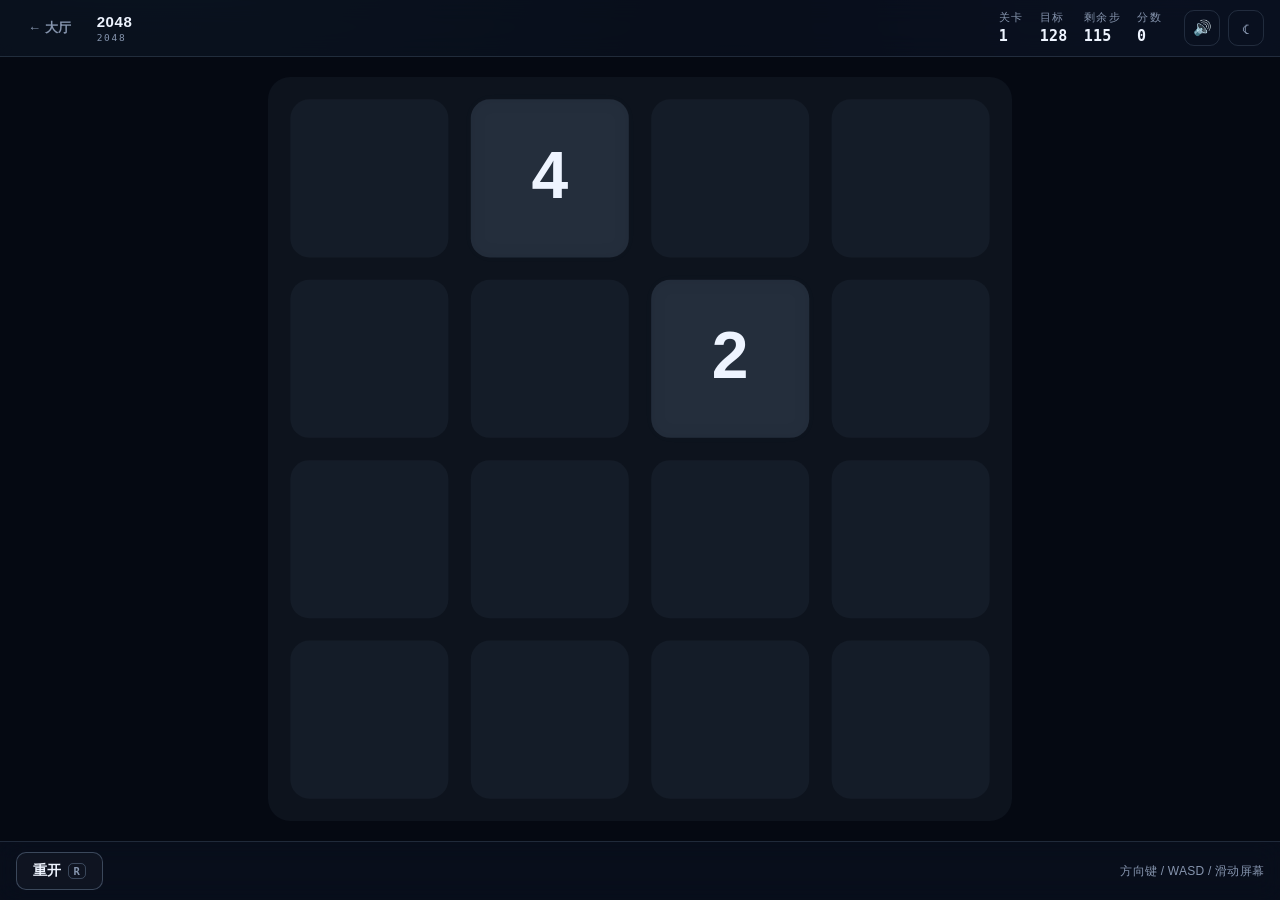
==== games/2048/index.html @ 73734e02 "feat: classic arcade - 10 zero-dependency level-based games with portal and GitLab Pages CI" ====
<!DOCTYPE html>
<html lang="zh-CN" data-theme="dark">
<head>
<meta charset="utf-8">
<meta name="viewport" content="width=device-width, initial-scale=1, viewport-fit=cover">
<title>2048 · 经典小游戏</title>
<link rel="stylesheet" href="../../assets/css/theme.css">
<link rel="icon" href="data:image/svg+xml,%3Csvg xmlns='http://www.w3.org/2000/svg' viewBox='0 0 32 32'%3E%3Crect width='32' height='32' rx='8' fill='%23050912'/%3E%3Cpath d='M16 6l10 20H6z' fill='none' stroke='%235df2d0' stroke-width='2.5'/%3E%3C/svg%3E">
</head>
<body class="game-page">

<header class="topbar">
  <a class="back" href="../../index.html">← 大厅</a>
  <div class="game-title">2048<small>2048</small></div>
  <div class="hud">
    <span class="stat">关卡<b id="hudLevel">1</b></span>
    <span class="stat">目标<b id="hudTarget">128</b></span>
    <span class="stat">剩余步<b id="hudMoves">110</b></span>
    <span class="stat">分数<b id="hudScore">0</b></span>
  </div>
  <div class="actions">
    <button class="icon-btn" id="btnSound" title="音效">🔊</button>
    <button class="icon-btn" id="btnTheme" title="主题">☾</button>
  </div>
</header>

<main class="stage-wrap" id="stage">
  <canvas id="c"></canvas>
  <div id="overlay"></div>
</main>

<footer class="toolbar">
  <button class="btn" id="btnRestart">重开 <kbd>R</kbd></button>
  <span class="spacer"></span>
  <span class="note">方向键 / WASD / 滑动屏幕</span>
</footer>

<script src="../../assets/js/core.js"></script>
<script>
(function () {
  'use strict';

  const canvas = document.getElementById('c');
  const $ = (id) => document.getElementById(id);
  const hud = { level: $('hudLevel'), target: $('hudTarget'), moves: $('hudMoves'), score: $('hudScore') };

  CG.theme.bind($('btnTheme'));
  CG.soundButton($('btnSound'));

  const N = 4;
  let W = 0, H = 0, ctx = null;
  let busy = false;

  const g = {
    level: 1,
    target: 128,
    maxMoves: 110,
    moves: 0,
    score: 0,
    board: [],
    won: false,
    over: false,
    pop: new Map()
  };

  const prog = CG.progress('2048');
  g.level = Math.max(1, prog.level);

  function levelConf(n) {
    return {
      target: Math.min(65536, Math.pow(2, 6 + n)),
      maxMoves: 90 + n * 25
    };
  }

  function syncHud() {
    hud.level.textContent = g.level;
    hud.target.textContent = g.target;
    hud.moves.textContent = Math.max(0, g.maxMoves - g.moves);
    hud.score.textContent = g.score;
  }

  function emptyCells() {
    const out = [];
    for (let i = 0; i < N * N; i++) if (!g.board[i]) out.push(i);
    return out;
  }

  function spawn() {
    const free = emptyCells();
    if (!free.length) return;
    const i = free[Math.floor(Math.random() * free.length)];
    g.board[i] = Math.random() < 0.9 ? 2 : 4;
    g.pop.set(i, 0);
  }

  function buildLevel(n) {
    const c = levelConf(n);
    g.level = n;
    g.target = c.target;
    g.maxMoves = c.maxMoves;
    g.moves = 0;
    g.score = 0;
    g.won = false;
    g.over = false;
    g.board = new Array(N * N).fill(0);
    g.pop.clear();
    spawn();
    spawn();
    syncHud();
  }

  function slide(dir) {
    let moved = false, gained = 0;
    const merged = new Set();

    for (let i = 0; i < N; i++) {
      const line = [];
      for (let j = 0; j < N; j++) {
        let x, y;
        if (dir === 'left') { x = j; y = i; }
        else if (dir === 'right') { x = N - 1 - j; y = i; }
        else if (dir === 'up') { x = i; y = j; }
        else { x = i; y = N - 1 - j; }
        line.push({ x, y, v: g.board[y * N + x] });
      }

      const vals = line.map((c) => c.v).filter((v) => v);
      const out = [];
      for (let k = 0; k < vals.length; k++) {
        if (k + 1 < vals.length && vals[k] === vals[k + 1]) {
          out.push(vals[k] * 2);
          gained += vals[k] * 2;
          k++;
        } else {
          out.push(vals[k]);
        }
      }
      while (out.length < N) out.push(0);

      line.forEach((c, k) => {
        const idx = c.y * N + c.x;
        if (g.board[idx] !== out[k]) moved = true;
        if (g.board[idx] !== out[k] && out[k]) merged.add(idx);
        g.board[idx] = out[k];
      });
    }

    return { moved, gained, merged };
  }

  function hasMoves() {
    if (emptyCells().length) return true;
    for (let y = 0; y < N; y++) {
      for (let x = 0; x < N; x++) {
        const v = g.board[y * N + x];
        if (x + 1 < N && g.board[y * N + x + 1] === v) return true;
        if (y + 1 < N && g.board[(y + 1) * N + x] === v) return true;
      }
    }
    return false;
  }

  function move(dir) {
    if (busy || g.over || g.won) return;
    const res = slide(dir);
    if (!res.moved) return;

    g.moves += 1;
    g.score += res.gained;
    res.merged.forEach((i) => g.pop.set(i, 0));
    spawn();
    CG.sfx.move();
    if (res.gained) CG.sfx.ok();

    syncHud();
    checkState();
  }

  function checkState() {
    if (g.board.some((v) => v >= g.target)) { winLevel(); return; }
    if (g.moves >= g.maxMoves) { loseLevel('步数用尽'); return; }
    if (!hasMoves()) { loseLevel('没有可走的步了'); return; }
  }

  async function winLevel() {
    if (busy) return;
    busy = true;
    g.won = true;
    CG.sfx.win();
    const n = g.level;
    prog.reach(n + 1);
    prog.win(g.score);
    const r = await CG.ui.modal({
      title: '第 ' + n + ' 关 · 达成 ' + g.target,
      text: '用了 <b>' + g.moves + '</b> 步，得分 <b>' + g.score + '</b><br>下一关目标翻倍：' + Math.min(65536, g.target * 2),
      actions: [
        { label: '下一关', value: 'next', primary: true },
        { label: '重玩本关', value: 'again' }
      ]
    });
    busy = false;
    if (r === 'next') buildLevel(n + 1);
    else buildLevel(n);
  }

  async function loseLevel(reason) {
    if (busy) return;
    busy = true;
    g.over = true;
    CG.sfx.lose();
    const r = await CG.ui.modal({
      title: '这一关没过',
      text: reason + '<br>目标 ' + g.target + '，最高方块 ' + Math.max.apply(null, g.board),
      actions: [
        { label: '重试本关', value: 'retry', primary: true },
        { label: '从第 1 关开始', value: 'reset' }
      ]
    });
    busy = false;
    if (r === 'reset') { prog.reset(); buildLevel(1); }
    else buildLevel(g.level);
  }

  /* -------------------------------------------------- 绘制 */

  function tileColors(v) {
    const c = CG.colors();
    if (v <= 4) return { bg: c.light ? 'rgba(45,72,100,0.09)' : 'rgba(164,190,225,0.14)', fg: c.text };
    if (v <= 16) return { bg: c.accent, fg: c.light ? '#f2fffb' : '#04120f' };
    if (v <= 64) return { bg: c.violet, fg: c.light ? '#ffffff' : '#0b0614' };
    if (v <= 512) return { bg: c.hint, fg: '#241a00' };
    return { bg: c.danger, fg: '#2a0009' };
  }

  function roundRect(x, y, w, h, r) {
    ctx.beginPath();
    ctx.moveTo(x + r, y);
    ctx.arcTo(x + w, y, x + w, y + h, r);
    ctx.arcTo(x + w, y + h, x, y + h, r);
    ctx.arcTo(x, y + h, x, y, r);
    ctx.arcTo(x, y, x + w, y, r);
    ctx.closePath();
  }

  function draw() {
    const c = CG.colors();
    ctx.fillStyle = c.bg;
    ctx.fillRect(0, 0, W, H);

    const size = Math.min(W - 40, H - 40);
    const ox = (W - size) / 2;
    const oy = (H - size) / 2;
    const pad = size * 0.03;
    const cell = (size - pad * (N + 1)) / N;

    ctx.fillStyle = c.light ? 'rgba(45,72,100,0.06)' : 'rgba(164,190,225,0.05)';
    const rr = size * 0.03;
    ctx.beginPath();
    ctx.moveTo(ox + rr, oy);
    ctx.arcTo(ox + size, oy, ox + size, oy + size, rr);
    ctx.arcTo(ox + size, oy + size, ox, oy + size, rr);
    ctx.arcTo(ox, oy + size, ox, oy, rr);
    ctx.arcTo(ox, oy, ox + size, oy, rr);
    ctx.closePath();
    ctx.fill();

    for (let i = 0; i < N * N; i++) {
      const x = i % N, y = Math.floor(i / N);
      const px = ox + pad + x * (cell + pad);
      const py = oy + pad + y * (cell + pad);
      const v = g.board[i];

      let scale = 1;
      if (g.pop.has(i)) {
        const t = Math.min(1, g.pop.get(i) + 0.09);
        if (t >= 1) g.pop.delete(i); else g.pop.set(i, t);
        scale = 0.86 + 0.14 * t;
      }

      if (!v) {
        ctx.fillStyle = c.light ? 'rgba(45,72,100,0.05)' : 'rgba(164,190,225,0.05)';
        roundRect(px, py, cell, cell, cell * 0.12);
        ctx.fill();
        continue;
      }

      const col = tileColors(v);
      const s = cell * scale;
      const dx = px + (cell - s) / 2;
      const dy = py + (cell - s) / 2;

      ctx.fillStyle = col.bg;
      ctx.shadowColor = col.bg;
      ctx.shadowBlur = c.light ? 0 : 12;
      roundRect(dx, dy, s, s, s * 0.12);
      ctx.fill();
      ctx.shadowBlur = 0;

      const text = String(v);
      const fs = s * (text.length >= 4 ? 0.28 : text.length === 3 ? 0.34 : 0.42);
      ctx.fillStyle = col.fg;
      ctx.font = '600 ' + Math.round(fs) + 'px ' + getComputedStyle(document.body).fontFamily;
      ctx.textAlign = 'center';
      ctx.textBaseline = 'middle';
      ctx.fillText(text, dx + s / 2, dy + s / 2 + 1);
    }
  }

  CG.loop(() => {
    const fit = CG.util.fit(canvas);
    ctx = fit.ctx;
    if (fit.w !== W || fit.h !== H) {
      const first = W === 0;
      W = fit.w; H = fit.h;
      if (first) buildLevel(g.level);
    }
    draw();
  });

  /* -------------------------------------------------- 输入 */

  document.addEventListener('keydown', (e) => {
    const k = e.key;
    if (k === 'ArrowLeft' || k === 'a' || k === 'A') { move('left'); e.preventDefault(); }
    else if (k === 'ArrowRight' || k === 'd' || k === 'D') { move('right'); e.preventDefault(); }
    else if (k === 'ArrowUp' || k === 'w' || k === 'W') { move('up'); e.preventDefault(); }
    else if (k === 'ArrowDown' || k === 's' || k === 'S') { move('down'); e.preventDefault(); }
    else if (k === 'r' || k === 'R') { if (!busy) buildLevel(g.level); }
  });

  CG.util.swiper(canvas, (dir) => move(dir), 22);

  $('btnRestart').addEventListener('click', () => { if (!busy) buildLevel(g.level); });
})();
</script>
</body>
</html>
---- assets/css/theme.css ----
/* ==========================================================================
   classic-games · 共享主题
   霓虹极简 / 白天纸感双主题，风格与 arrow-maze 保持一致
   ========================================================================== */

:root {
  --bg: #050912;
  --bg-glow-a: rgba(93, 242, 208, 0.10);
  --bg-glow-b: rgba(96, 140, 255, 0.10);
  --panel: rgba(9, 16, 30, 0.78);
  --panel-strong: rgba(11, 19, 34, 0.97);
  --line: rgba(164, 190, 225, 0.16);
  --line-bright: rgba(164, 190, 225, 0.3);
  --text: #eef4ff;
  --text-muted: #8695ae;
  --accent: #5df2d0;
  --accent-soft: rgba(93, 242, 208, 0.13);
  --accent-ink: #04120f;
  --hint: #ffd166;
  --danger: #ff5d78;
  --violet: #a78bfa;
  --shadow: 0 20px 50px rgba(0, 0, 0, 0.45);
  --font-ui: "Segoe UI", "PingFang SC", "Hiragino Sans GB", "Microsoft YaHei", sans-serif;
  --font-mono: "Cascadia Code", "SFMono-Regular", Consolas, "Roboto Mono", monospace;
  --safe-top: env(safe-area-inset-top, 0px);
  --safe-bottom: env(safe-area-inset-bottom, 0px);
}

html[data-theme="light"] {
  --bg: #eaf0f8;
  --bg-glow-a: rgba(11, 143, 120, 0.12);
  --bg-glow-b: rgba(70, 110, 200, 0.12);
  --panel: rgba(255, 255, 255, 0.8);
  --panel-strong: rgba(250, 252, 255, 0.98);
  --line: rgba(45, 72, 100, 0.15);
  --line-bright: rgba(45, 72, 100, 0.28);
  --text: #1b2a3a;
  --text-muted: #5e7087;
  --accent: #0b8f78;
  --accent-soft: rgba(11, 143, 120, 0.1);
  --accent-ink: #f2fffb;
  --hint: #a86b16;
  --danger: #d92b47;
  --violet: #6d4bd6;
  --shadow: 0 18px 40px rgba(30, 50, 80, 0.16);
}

* { box-sizing: border-box; }

html, body { height: 100%; }

body {
  margin: 0;
  font-family: var(--font-ui);
  color: var(--text);
  background-color: var(--bg);
  background-image:
    radial-gradient(900px 600px at 12% -10%, var(--bg-glow-a), transparent 70%),
    radial-gradient(700px 500px at 92% 0%, var(--bg-glow-b), transparent 65%);
  background-attachment: fixed;
  -webkit-font-smoothing: antialiased;
  -webkit-tap-highlight-color: transparent;
  transition: background-color 0.25s ease, color 0.25s ease;
}

a { color: inherit; text-decoration: none; }

button {
  font: inherit;
  color: inherit;
  border: 0;
  background: none;
  cursor: pointer;
}

kbd {
  font-family: var(--font-mono);
  font-size: 0.78em;
  padding: 1px 5px;
  border-radius: 5px;
  border: 1px solid var(--line-bright);
  color: var(--text-muted);
}

/* ------------------------------------------------------------------ 按钮 */

.btn {
  display: inline-flex;
  align-items: center;
  justify-content: center;
  gap: 6px;
  padding: 9px 16px;
  border-radius: 10px;
  border: 1px solid var(--line-bright);
  background: rgba(255, 255, 255, 0.03);
  color: var(--text);
  font-size: 13.5px;
  font-weight: 600;
  letter-spacing: 0.02em;
  transition: transform 0.12s ease, border-color 0.15s ease, background 0.15s ease;
  white-space: nowrap;
}

.btn:hover { border-color: var(--accent); }
.btn:active { transform: translateY(1px) scale(0.99); }

.btn.primary {
  background: var(--accent);
  border-color: var(--accent);
  color: var(--accent-ink);
}

.btn.primary:hover { filter: brightness(1.06); }

.btn.ghost { border-color: transparent; color: var(--text-muted); }
.btn.ghost:hover { color: var(--text); border-color: var(--line-bright); }

.icon-btn {
  width: 36px;
  height: 36px;
  display: inline-grid;
  place-items: center;
  border-radius: 10px;
  border: 1px solid var(--line);
  color: var(--text-muted);
  font-size: 15px;
  transition: color 0.15s ease, border-color 0.15s ease;
}

.icon-btn:hover { color: var(--text); border-color: var(--line-bright); }

/* ------------------------------------------------------------- 门户页面 */

.shell {
  max-width: 1180px;
  margin: 0 auto;
  padding: calc(28px + var(--safe-top)) 22px calc(56px + var(--safe-bottom));
}

.hero {
  display: flex;
  align-items: flex-end;
  justify-content: space-between;
  gap: 24px;
  flex-wrap: wrap;
  padding-bottom: 26px;
  border-bottom: 1px solid var(--line);
}

.brand-mark {
  display: flex;
  align-items: center;
  gap: 12px;
  font-family: var(--font-mono);
  font-size: 12px;
  letter-spacing: 0.32em;
  text-transform: uppercase;
  color: var(--accent);
}

.brand-mark::before {
  content: "";
  width: 26px;
  height: 1px;
  background: currentColor;
  box-shadow: 0 0 12px currentColor;
}

.hero h1 {
  margin: 14px 0 8px;
  font-size: clamp(30px, 5vw, 46px);
  font-weight: 700;
  letter-spacing: -0.02em;
  line-height: 1.1;
}

.hero h1 em {
  font-style: normal;
  color: var(--accent);
  text-shadow: 0 0 26px var(--accent-soft);
}

.hero p {
  margin: 0;
  max-width: 46ch;
  color: var(--text-muted);
  font-size: 14.5px;
  line-height: 1.7;
}

.hero-side {
  display: flex;
  align-items: center;
  gap: 10px;
  padding-bottom: 6px;
}

/* 筛选 */
.filters {
  display: flex;
  gap: 8px;
  flex-wrap: wrap;
  margin: 26px 0 22px;
}

.chip {
  padding: 8px 15px;
  border-radius: 999px;
  border: 1px solid var(--line);
  color: var(--text-muted);
  font-size: 13px;
  font-weight: 600;
  transition: all 0.16s ease;
}

.chip:hover { color: var(--text); border-color: var(--line-bright); }

.chip[aria-pressed="true"] {
  color: var(--accent);
  border-color: var(--accent);
  background: var(--accent-soft);
}

/* 卡片网格 */
.grid {
  display: grid;
  grid-template-columns: repeat(auto-fill, minmax(268px, 1fr));
  gap: 16px;
}

.card {
  position: relative;
  display: flex;
  flex-direction: column;
  gap: 14px;
  padding: 18px;
  border-radius: 16px;
  border: 1px solid var(--line);
  background: var(--panel);
  backdrop-filter: blur(10px);
  overflow: hidden;
  transition: transform 0.18s ease, border-color 0.18s ease, box-shadow 0.18s ease;
}

.card::after {
  content: "";
  position: absolute;
  inset: -1px;
  border-radius: inherit;
  background: radial-gradient(320px 160px at 20% 0%, var(--accent-soft), transparent 70%);
  opacity: 0;
  transition: opacity 0.2s ease;
  pointer-events: none;
}

.card:hover {
  transform: translateY(-3px);
  border-color: var(--line-bright);
  box-shadow: var(--shadow);
}

.card:hover::after { opacity: 1; }

.card-top {
  display: flex;
  align-items: center;
  gap: 12px;
}

.card-icon {
  width: 46px;
  height: 46px;
  flex: none;
  display: grid;
  place-items: center;
  border-radius: 12px;
  border: 1px solid var(--line);
  background: rgba(255, 255, 255, 0.03);
  color: var(--accent);
}

html[data-theme="light"] .card-icon { background: rgba(15, 40, 60, 0.03); }

.card-icon svg { width: 26px; height: 26px; }

.card-name {
  font-size: 16px;
  font-weight: 700;
  letter-spacing: 0.01em;
}

.card-en {
  font-family: var(--font-mono);
  font-size: 10.5px;
  letter-spacing: 0.16em;
  text-transform: uppercase;
  color: var(--text-muted);
  margin-top: 3px;
}

.card-desc {
  color: var(--text-muted);
  font-size: 13px;
  line-height: 1.6;
  min-height: 42px;
}

.card-foot {
  display: flex;
  align-items: center;
  justify-content: space-between;
  gap: 10px;
  margin-top: auto;
  padding-top: 12px;
  border-top: 1px solid var(--line);
}

.tag {
  font-size: 11.5px;
  color: var(--text-muted);
  padding: 3px 9px;
  border-radius: 999px;
  border: 1px solid var(--line);
  white-space: nowrap;
}

.dots { display: inline-flex; gap: 4px; align-items: center; }

.dots i {
  width: 6px;
  height: 6px;
  border-radius: 50%;
  background: var(--line-bright);
}

.dots i.on { background: var(--accent); box-shadow: 0 0 8px var(--accent); }

.play {
  font-size: 13px;
  font-weight: 700;
  color: var(--accent);
  display: inline-flex;
  align-items: center;
  gap: 5px;
}

.play::after { content: "→"; transition: transform 0.16s ease; }
.card:hover .play::after { transform: translateX(3px); }

.foot {
  margin-top: 44px;
  padding-top: 20px;
  border-top: 1px solid var(--line);
  display: flex;
  justify-content: space-between;
  gap: 16px;
  flex-wrap: wrap;
  color: var(--text-muted);
  font-size: 12.5px;
  line-height: 1.7;
}

/* ------------------------------------------------------------- 游戏页面 */

.game-page {
  display: flex;
  flex-direction: column;
  height: 100vh;
  height: 100dvh;
  overflow: hidden;
}

.topbar {
  display: flex;
  align-items: center;
  gap: 14px;
  padding: calc(10px + var(--safe-top)) 16px 10px;
  border-bottom: 1px solid var(--line);
  background: var(--panel);
  backdrop-filter: blur(12px);
  z-index: 5;
}

.back {
  display: inline-flex;
  align-items: center;
  gap: 6px;
  font-size: 13px;
  font-weight: 600;
  color: var(--text-muted);
  padding: 7px 11px;
  border-radius: 9px;
  border: 1px solid transparent;
  transition: color 0.15s ease, border-color 0.15s ease;
}

.back:hover { color: var(--text); border-color: var(--line); }

.game-title {
  font-size: 15px;
  font-weight: 700;
  letter-spacing: 0.04em;
  white-space: nowrap;
  overflow: hidden;
  text-overflow: ellipsis;
}

.game-title small {
  display: block;
  font-family: var(--font-mono);
  font-size: 9.5px;
  letter-spacing: 0.18em;
  color: var(--text-muted);
  font-weight: 500;
  margin-top: 2px;
}

.hud {
  display: flex;
  align-items: center;
  gap: 16px;
  margin-left: auto;
  overflow: hidden;
}

.stat {
  font-size: 10.5px;
  letter-spacing: 0.14em;
  text-transform: uppercase;
  color: var(--text-muted);
  white-space: nowrap;
}

.stat b {
  display: block;
  font-family: var(--font-mono);
  font-size: 15px;
  letter-spacing: 0.02em;
  color: var(--text);
  text-transform: none;
  margin-top: 2px;
}

.stat b.accent { color: var(--accent); }
.stat b.danger { color: var(--danger); }

.topbar .actions { display: flex; gap: 8px; margin-left: 8px; }

.stage-wrap {
  position: relative;
  flex: 1;
  min-height: 0;
  display: flex;
  align-items: center;
  justify-content: center;
  overflow: hidden;
}

.stage-wrap canvas {
  position: absolute;
  inset: 0;
  width: 100%;
  height: 100%;
  display: block;
  touch-action: none;
  user-select: none;
}

.toolbar {
  display: flex;
  align-items: center;
  justify-content: center;
  gap: 10px;
  padding: 10px 16px calc(10px + var(--safe-bottom));
  border-top: 1px solid var(--line);
  background: var(--panel);
  backdrop-filter: blur(12px);
  flex-wrap: wrap;
  z-index: 5;
}

.toolbar .spacer { flex: 1; }

.toolbar .note {
  font-size: 12px;
  color: var(--text-muted);
  letter-spacing: 0.02em;
}

/* ---------------------------------------------------------- 弹层 / 提示 */

#overlay {
  position: absolute;
  inset: 0;
  display: none;
  place-items: center;
  padding: 20px;
  z-index: 20;
}

#overlay.show { display: grid; }

.modal-mask {
  position: absolute;
  inset: 0;
  background: rgba(2, 6, 14, 0.66);
  backdrop-filter: blur(3px);
  animation: fade 0.18s ease;
}

.modal {
  position: relative;
  width: min(400px, 100%);
  padding: 26px 24px 22px;
  border-radius: 18px;
  border: 1px solid var(--line-bright);
  background: var(--panel-strong);
  box-shadow: var(--shadow);
  text-align: center;
  animation: pop 0.2s cubic-bezier(0.2, 0.9, 0.3, 1.2);
}

.modal h2 {
  margin: 0 0 8px;
  font-size: 22px;
  letter-spacing: -0.01em;
}

.modal p {
  margin: 0;
  color: var(--text-muted);
  font-size: 13.5px;
  line-height: 1.7;
}

.modal-actions {
  display: flex;
  gap: 10px;
  justify-content: center;
  margin-top: 20px;
  flex-wrap: wrap;
}

@keyframes fade { from { opacity: 0; } }

@keyframes pop {
  from { opacity: 0; transform: translateY(10px) scale(0.97); }
}

.toast {
  position: fixed;
  left: 50%;
  bottom: calc(26px + var(--safe-bottom));
  transform: translateX(-50%);
  padding: 10px 18px;
  border-radius: 999px;
  border: 1px solid var(--line-bright);
  background: var(--panel-strong);
  color: var(--text);
  font-size: 13px;
  box-shadow: var(--shadow);
  z-index: 90;
  animation: toast 0.22s ease;
}

@keyframes toast {
  from { opacity: 0; transform: translate(-50%, 8px); }
}

@media (max-width: 720px) {
  .shell { padding: 22px 16px 48px; }
  .hero { gap: 14px; }
  .hero-side { width: 100%; }
  .grid { grid-template-columns: 1fr; gap: 12px; }
  .topbar { gap: 8px; padding: 8px 12px; }
  .hud { gap: 10px; }
  .stat { font-size: 9.5px; letter-spacing: 0.08em; }
  .stat b { font-size: 13px; }
  .game-title { font-size: 13px; }
  .game-title small { display: none; }
  .toolbar { gap: 8px; }
  .toolbar .note { display: none; }
}
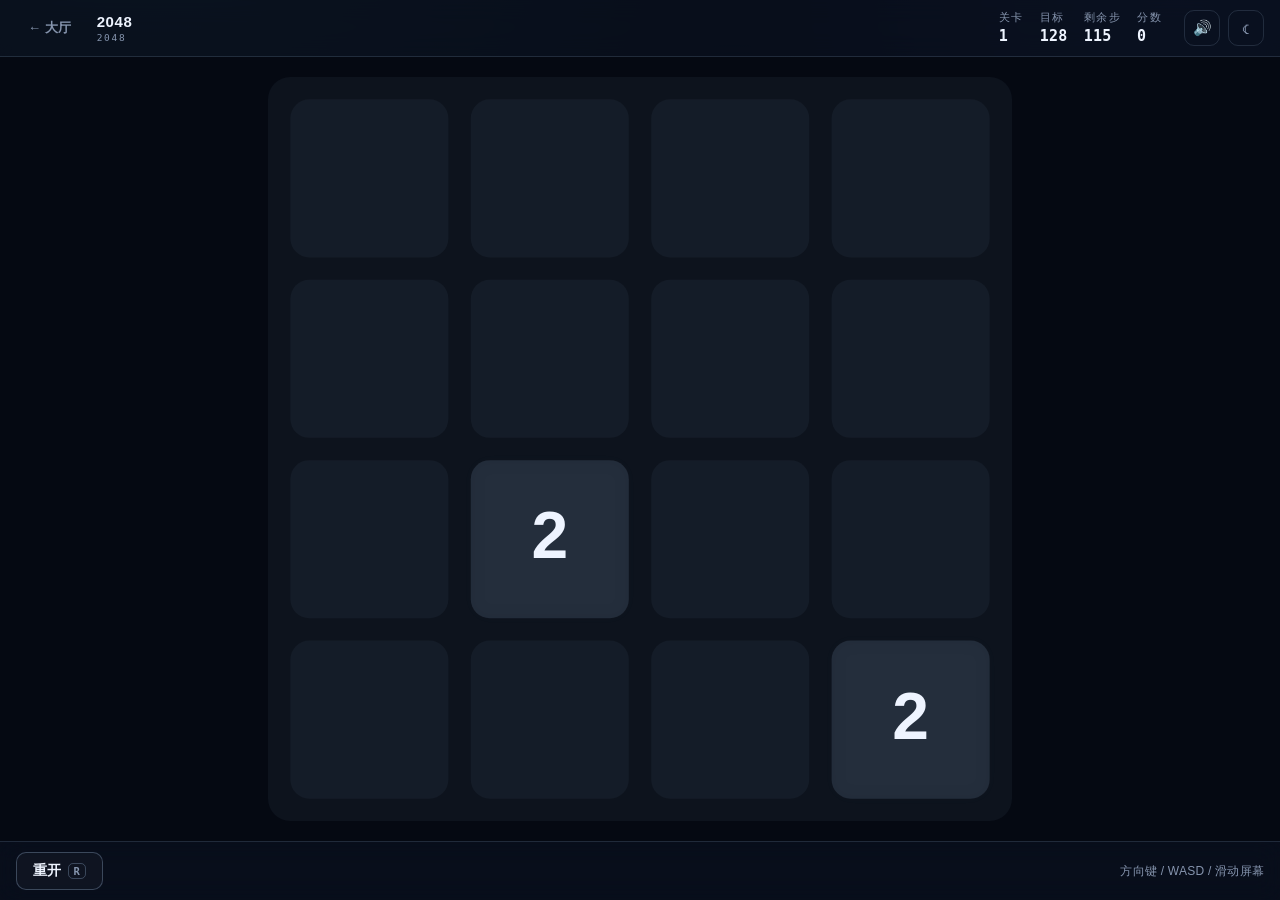
==== commit c3066152: "fix(breakout): use ball radius constant in collision (every brick was a phantom hit); add state-base" ====
--- a/games/2048/index.html
+++ b/games/2048/index.html
@@ -332,6 +332,8 @@
   CG.util.swiper(canvas, (dir) => move(dir), 22);
 
   $('btnRestart').addEventListener('click', () => { if (!busy) buildLevel(g.level); });
+
+  window.__game = g;
 })();
 </script>
 </body>
